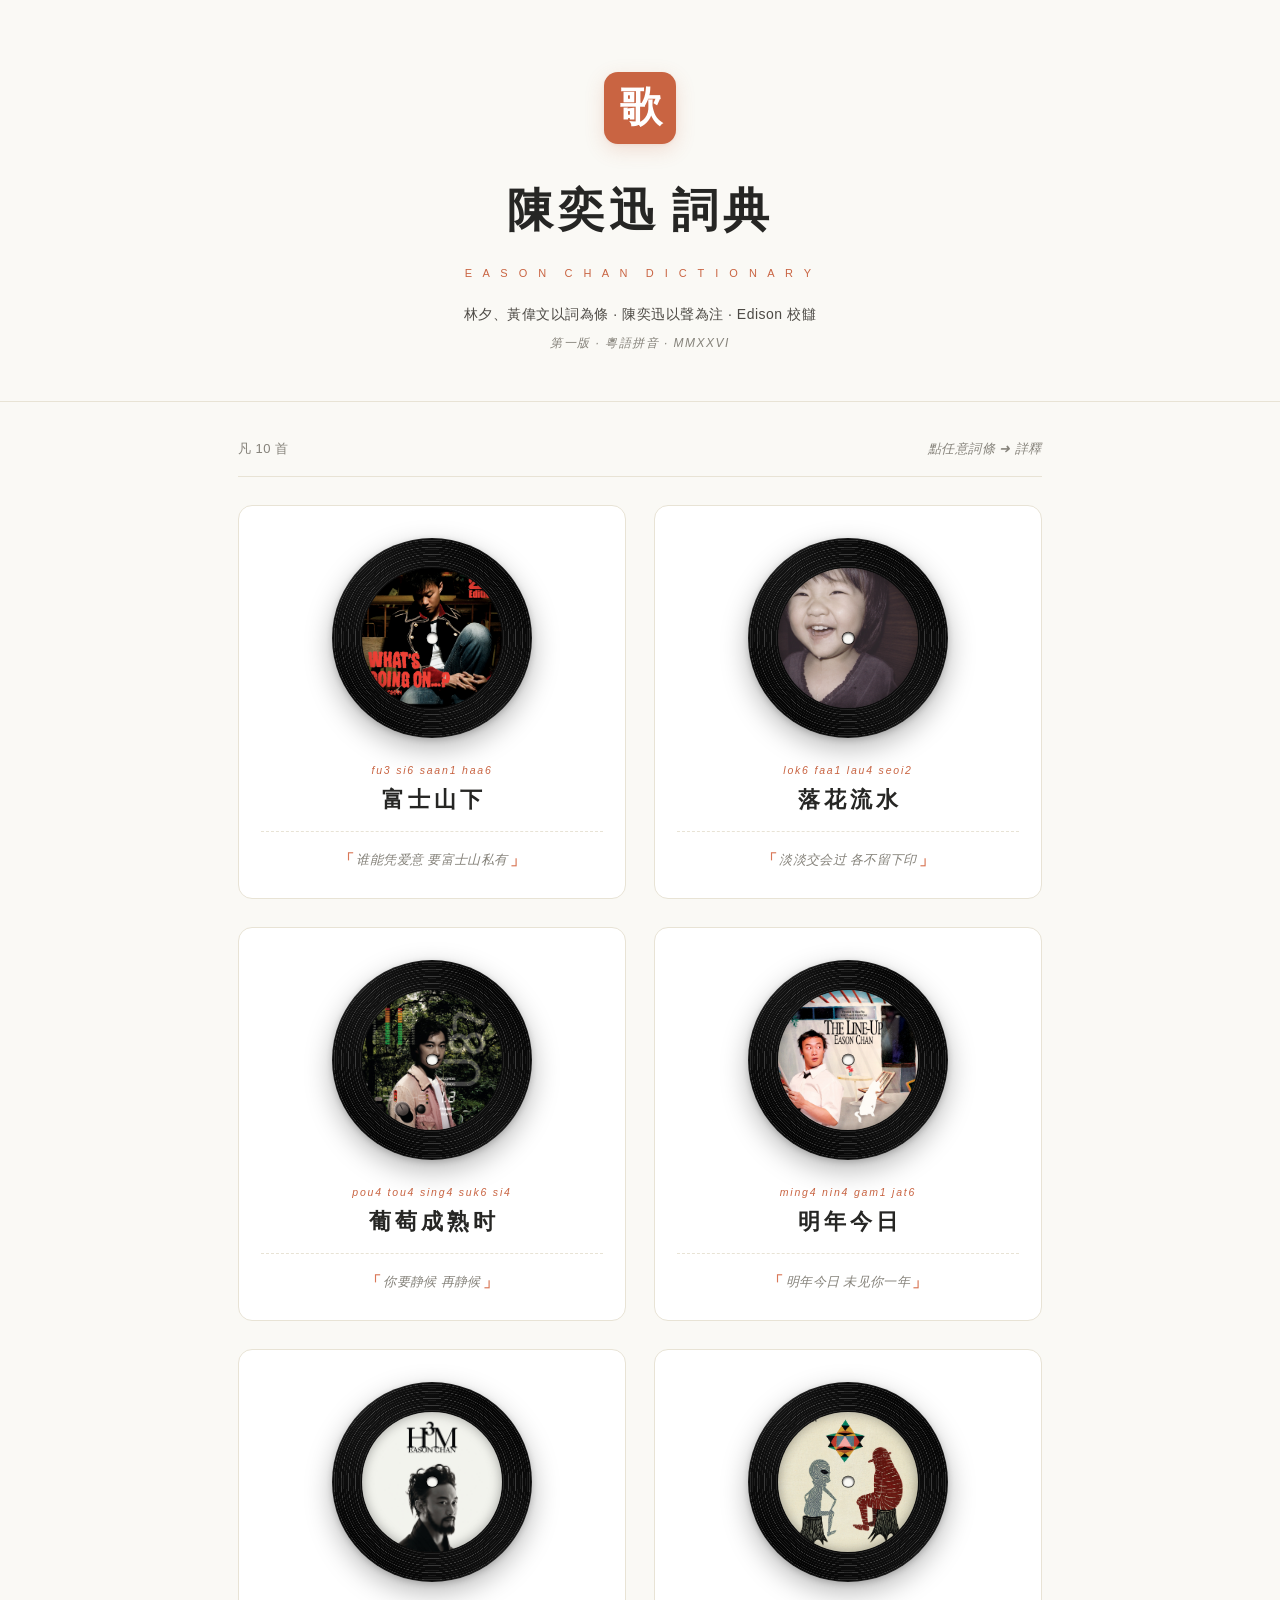
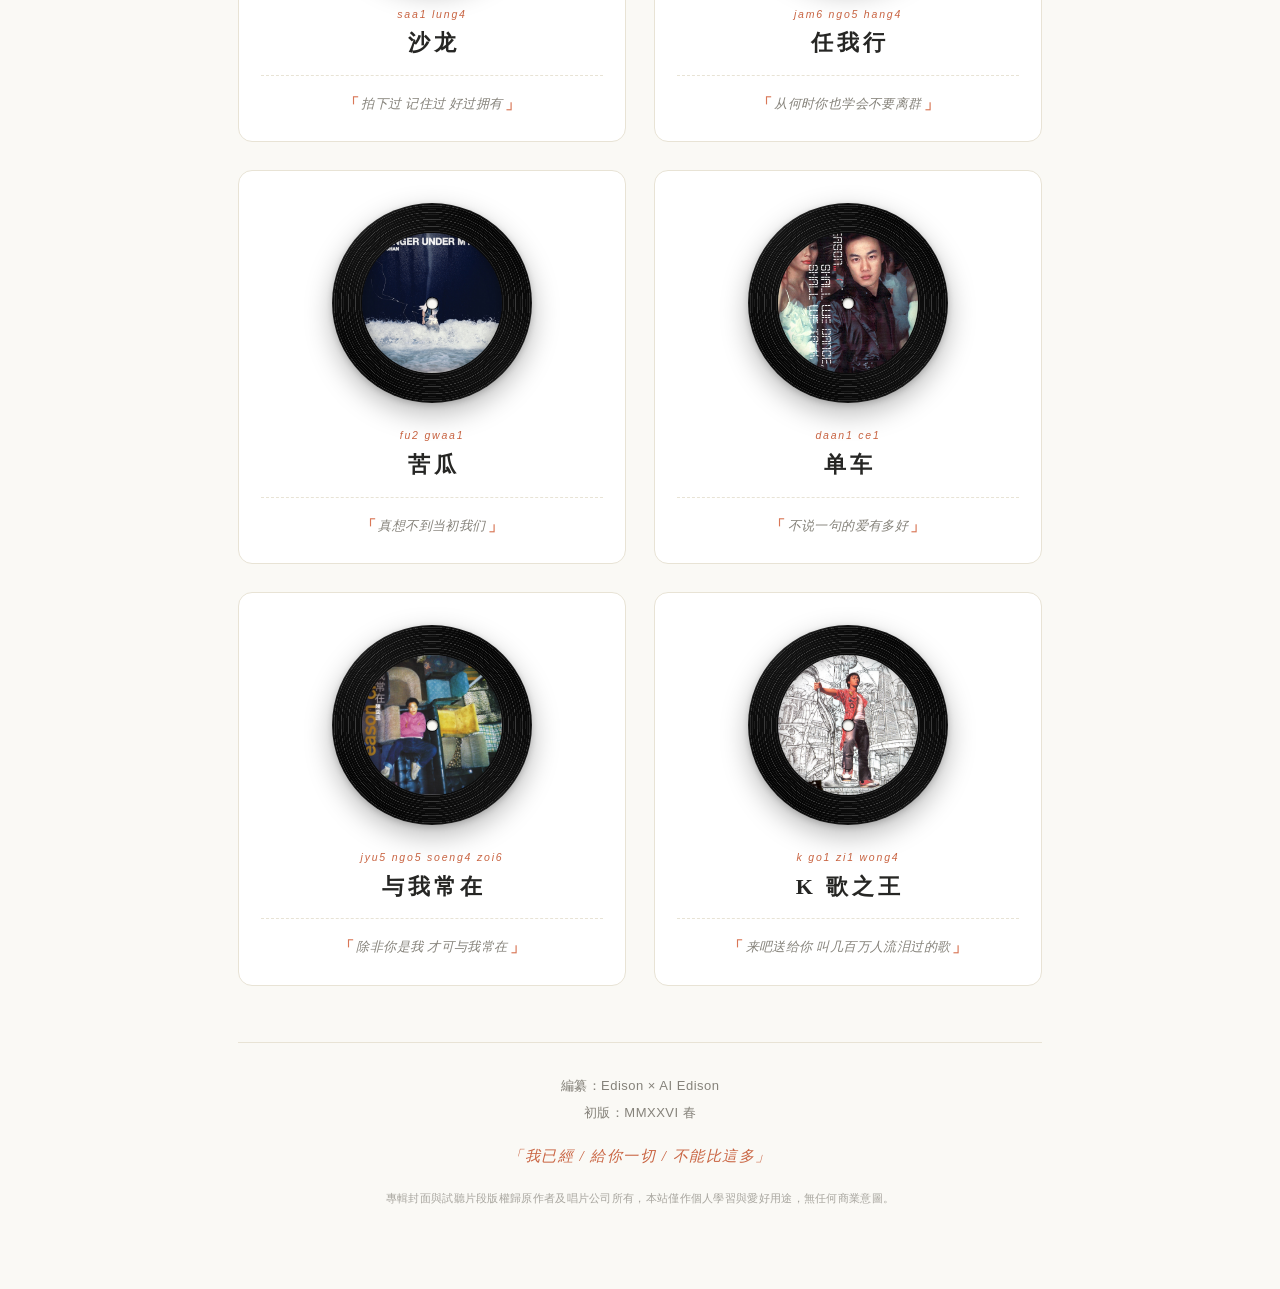
==== index.html @ a85a553a "init: Eason Chan Dictionary v1 10 首陈奕迅金曲，按粤拼训诂： - 黑胶+官方专辑封面+悬停 30 秒副歌试听 - 三层释义：原义/歌词义/人话版 - Claude 暖" ====
<!DOCTYPE html>
<html lang="zh-Hant-HK">
<head>
  <meta charset="UTF-8">
  <meta name="viewport" content="width=device-width, initial-scale=1.0">
  <title>陈奕迅词典 · Eason Dictionary</title>
  <link rel="icon" type="image/svg+xml" href="favicon.svg">
  <link rel="stylesheet" href="style.css?v=20260421i">
</head>
<body>
  <header class="cover">
    <div class="seal">歌</div>
    <h1 class="title">陳<span class="title-sep">奕</span>迅<span class="title-spacer"></span>詞<span class="title-sep">典</span></h1>
    <p class="subtitle">E&nbsp;A&nbsp;S&nbsp;O&nbsp;N&nbsp;&nbsp;C&nbsp;H&nbsp;A&nbsp;N&nbsp;&nbsp;D&nbsp;I&nbsp;C&nbsp;T&nbsp;I&nbsp;O&nbsp;N&nbsp;A&nbsp;R&nbsp;Y</p>
    <p class="byline">林夕、黃偉文以詞為條 · 陳奕迅以聲為注 · Edison 校讎</p>
    <p class="edition">第一版 · 粵語拼音 · MMXXVI</p>
  </header>

  <main class="book">
    <div class="meta-row">
      <span id="word-count"></span>
      <span class="meta-tip">點任意詞條 ➜ 詳釋</span>
    </div>

    <ul id="word-list" class="word-grid"></ul>

    <footer class="colophon">
      <p>編纂：Edison × AI Edison</p>
      <p>初版：MMXXVI 春</p>
      <p class="quote">「我已經 / 給你一切 / 不能比這多」</p>
      <p class="rights">專輯封面與試聽片段版權歸原作者及唱片公司所有，本站僅作個人學習與愛好用途，無任何商業意圖。</p>
    </footer>
  </main>

  <script src="data.js"></script>
  <script src="audio-previews.js"></script>
  <script>
    (function () {
      const listEl = document.getElementById("word-list");
      const countEl = document.getElementById("word-count");

      countEl.textContent = `凡 ${SONGS.length} 首`;

      SONGS.forEach((s) => {
        const lyric = (s.lyrics && s.lyrics[0]) ? s.lyrics[0].line : "";
        const firstSeg = lyric.split(/\s*\/\s*/)[0] || lyric;
        const trimmed = firstSeg.length > 30 ? firstSeg.slice(0, 30) + "…" : firstSeg;
        const cover = `covers/${s.id}.jpg`;
        const li = document.createElement("li");
        li.className = "word-card";
        li.dataset.id = s.id;
        li.innerHTML = `
          <a href="word.html?id=${encodeURIComponent(s.id)}">
            <div class="vinyl-wrap">
              <div class="vinyl" aria-hidden="true">
                <div class="vinyl-label" style="background-image: url('${cover}')"></div>
              </div>
              <div class="vinyl-play-hint" aria-hidden="true">♪</div>
            </div>
            <div class="card-meta-row">
              <div class="card-jyutping">${s.jyutping}</div>
              <div class="card-song">${s.song}</div>
            </div>
            <p class="card-lyric serif"><span class="quote-mark">「</span>${trimmed}<span class="quote-mark">」</span></p>
          </a>
        `;
        listEl.appendChild(li);
      });

      // ===== Hover 试听：30 秒 Apple Music 官方片段 =====
      const audio = new Audio();
      audio.preload = "none";
      const TARGET_VOL = 0.65;
      const FADE_MS = 280;
      let currentId = null;
      let fadeTimer = null;

      function clearFade() { if (fadeTimer) { clearInterval(fadeTimer); fadeTimer = null; } }

      function fadeTo(target, onDone) {
        clearFade();
        const start = audio.volume, dv = target - start, t0 = Date.now();
        fadeTimer = setInterval(() => {
          const p = Math.min(1, (Date.now() - t0) / FADE_MS);
          audio.volume = Math.max(0, Math.min(1, start + dv * p));
          if (p >= 1) { clearFade(); onDone && onDone(); }
        }, 16);
      }

      function play(id) {
        const url = (typeof PREVIEWS !== "undefined") && PREVIEWS[id];
        if (!url) return;
        if (currentId === id && !audio.paused) return;
        currentId = id;
        try {
          if (audio.src !== url) {
            audio.pause();
            audio.src = url;
          }
          audio.currentTime = 0;
          audio.volume = 0;
          const p = audio.play();
          if (p && typeof p.then === "function") {
            p.then(() => fadeTo(TARGET_VOL)).catch(() => {});
          }
        } catch (e) { /* ignore autoplay errors */ }
      }

      function stop(id) {
        if (currentId !== id) return;
        fadeTo(0, () => { audio.pause(); currentId = null; });
      }

      // 用事件委托：mouseover/mouseout 在 word-grid 上
      listEl.addEventListener("mouseover", (e) => {
        const card = e.target.closest(".word-card");
        if (!card) return;
        // 防止从子元素移到子元素时反复触发
        const from = e.relatedTarget;
        if (from && card.contains(from)) return;
        play(card.dataset.id);
      });
      listEl.addEventListener("mouseout", (e) => {
        const card = e.target.closest(".word-card");
        if (!card) return;
        const to = e.relatedTarget;
        if (to && card.contains(to)) return;
        stop(card.dataset.id);
      });

      // 切换标签页时停掉
      document.addEventListener("visibilitychange", () => {
        if (document.hidden && currentId) stop(currentId);
      });
    })();
  </script>
</body>
</html>
---- style.css ----
/* ===== 陈奕迅词典 · Claude 主题 · 米白 / 暖橙 / 石墨 ===== */

:root {
  /* Claude 配色 */
  --bg: #FAF9F5;           /* 主背景：温暖米白 */
  --bg-card: #FFFFFF;      /* 卡片：纯白 */
  --bg-soft: #F2EFE6;      /* 次背景：浅米 */
  --bg-codeblock: #F5F2EA; /* 引用块：更柔的米 */

  --ink: #262624;          /* 主文字：深石墨 */
  --ink-soft: #4D4A45;     /* 次文字 */
  --ink-mute: #85827A;     /* 弱文字：温暖灰 */
  --ink-faint: #B8B3A7;    /* 最浅 */

  --accent: #C96442;       /* Claude 橙 */
  --accent-soft: #D97757;  /* 次橙 */
  --accent-deep: #A04E32;  /* 深橙 */
  --accent-tint: #FBE8DC;  /* 橙的淡背景 */

  --rule: #E8E3D5;         /* 分割线：浅米色 */
  --rule-soft: #F0EBDD;    /* 更浅分割 */
}

* { box-sizing: border-box; }

html, body {
  margin: 0;
  padding: 0;
  background: var(--bg);
  color: var(--ink);
  font-family: 'Inter', -apple-system, 'PingFang SC', 'PingFang HK',
               'Hiragino Sans GB', 'Microsoft YaHei', sans-serif;
  line-height: 1.7;
  -webkit-font-smoothing: antialiased;
  -moz-osx-font-smoothing: grayscale;
  min-height: 100vh;
  font-feature-settings: "ss01", "cv01";
}

/* serif 字族（标题、歌词、释义里） */
.serif, .entry-song, .ly-line, .card-lyric, .cover .title,
.def-gloss, .colophon .quote {
  font-family: 'Source Serif 4', 'Source Serif Pro', 'Iowan Old Style',
               'Noto Serif SC', 'Songti SC', 'STSong', serif;
}

/* ============ 封面 ============ */
.cover {
  text-align: center;
  padding: 72px 20px 48px;
  border-bottom: 1px solid var(--rule);
  background: var(--bg);
}

.seal {
  display: inline-flex;
  align-items: center;
  justify-content: center;
  width: 72px;
  height: 72px;
  background: var(--accent);
  color: #FFFFFF;
  font-size: 42px;
  font-weight: 700;
  border-radius: 14px;
  letter-spacing: -2px;
  margin-bottom: 22px;
  font-family: 'Source Serif 4', 'STKaiti', 'KaiTi', serif;
  box-shadow: 0 6px 20px rgba(201, 100, 66, 0.18),
              0 1px 3px rgba(201, 100, 66, 0.10);
}

.cover .title {
  font-size: 46px;
  letter-spacing: 1px;
  margin: 6px 0 14px;
  font-weight: 600;
  color: var(--ink);
}

.title-sep { color: var(--ink); margin: 0 4px; }
.title-spacer { display: inline-block; width: 16px; }

.cover .subtitle {
  font-size: 11px;
  color: var(--accent);
  letter-spacing: 4px;
  margin: 0 0 20px;
  font-weight: 500;
  text-transform: uppercase;
}

.cover .byline {
  font-size: 14px;
  color: var(--ink-soft);
  margin: 0 0 6px;
  letter-spacing: 0.5px;
}

.cover .edition {
  font-size: 12px;
  color: var(--ink-mute);
  margin: 0;
  letter-spacing: 1.5px;
  font-style: italic;
}

/* ============ 主体 ============ */
.book {
  max-width: 860px;
  margin: 0 auto;
  padding: 36px 28px 80px;
}

.meta-row {
  display: flex;
  gap: 14px;
  align-items: center;
  font-size: 13px;
  color: var(--ink-mute);
  margin-bottom: 28px;
  padding-bottom: 16px;
  border-bottom: 1px solid var(--rule);
  letter-spacing: 0.5px;
}

.meta-row .divider { opacity: 0.4; }
.meta-row .meta-tip { margin-left: auto; font-style: italic; }

/* ============ 词性分组 ============ */
.type-section { margin-bottom: 44px; }

.type-header {
  display: flex;
  align-items: baseline;
  gap: 14px;
  margin: 0 0 20px;
  padding-bottom: 10px;
  border-bottom: 1px solid var(--rule);
  font-weight: 500;
}

.type-tag {
  display: inline-block;
  background: var(--accent-tint);
  color: var(--accent-deep);
  font-size: 12px;
  padding: 3px 11px;
  border-radius: 6px;
  letter-spacing: 1px;
  font-weight: 600;
}

.type-name {
  font-size: 20px;
  color: var(--ink);
  letter-spacing: 2px;
  font-weight: 500;
}

.type-count {
  font-size: 12px;
  color: var(--ink-mute);
  margin-left: auto;
}

/* ============ 卡片（首页 · 黑胶版） ============ */
.word-grid {
  list-style: none;
  margin: 0;
  padding: 0;
  display: grid;
  grid-template-columns: repeat(auto-fill, minmax(260px, 1fr));
  gap: 28px;
}

.word-card a {
  display: flex;
  flex-direction: column;
  align-items: center;
  padding: 32px 22px 24px;
  background: var(--bg-card);
  border: 1px solid var(--rule);
  border-radius: 14px;
  color: inherit;
  text-decoration: none;
  transition: border-color 0.3s ease,
              transform 0.3s ease,
              box-shadow 0.3s ease;
  position: relative;
  overflow: hidden;
}

.word-card a:hover {
  border-color: var(--accent-soft);
  transform: translateY(-4px);
  box-shadow: 0 16px 32px rgba(38, 38, 36, 0.10),
              0 4px 12px rgba(38, 38, 36, 0.05);
}

/* ---- 黑胶包裹层（不旋转，承载音符提示） ---- */
.vinyl-wrap {
  position: relative;
  width: 200px;
  height: 200px;
  flex-shrink: 0;
}

/* ---- 黑胶碟身（旋转的部分） ---- */
.vinyl {
  width: 100%;
  height: 100%;
  border-radius: 50%;
  position: relative;
  background:
    /* 中心高光：让中央有点立体 */
    radial-gradient(circle at 38% 38%,
      rgba(255, 255, 255, 0.06) 0%,
      transparent 28%),
    /* 唱片主体径向渐变 */
    radial-gradient(circle at center,
      #1a1a1a 0%,
      #0d0d0d 40%,
      #050505 80%,
      #000000 100%);
  box-shadow:
    0 10px 28px rgba(0, 0, 0, 0.28),
    0 2px 6px rgba(0, 0, 0, 0.18),
    inset 0 0 0 1px rgba(255, 255, 255, 0.06),
    inset 0 0 30px rgba(0, 0, 0, 0.5);
  transition: transform 0.6s ease;
}

/* 同心圆纹路：双层叠加（密细线 + 疏粗线），模拟真实唱片刻槽 */
.vinyl::before {
  content: "";
  position: absolute;
  inset: 0;
  border-radius: 50%;
  background:
    /* 细密刻槽（每 2.4px 一道） */
    repeating-radial-gradient(
      circle at center,
      transparent 0,
      transparent 1.8px,
      rgba(255, 255, 255, 0.07) 1.8px,
      rgba(255, 255, 255, 0.07) 2.4px
    ),
    /* 较粗的"分段线"，每 7px 一道 */
    repeating-radial-gradient(
      circle at center,
      transparent 0,
      transparent 6.5px,
      rgba(255, 255, 255, 0.13) 6.5px,
      rgba(255, 255, 255, 0.13) 7px
    );
  pointer-events: none;
}

/* 斜向反光高光 + 整体光晕 */
.vinyl::after {
  content: "";
  position: absolute;
  inset: 0;
  border-radius: 50%;
  background:
    linear-gradient(
      135deg,
      rgba(255, 255, 255, 0.12) 0%,
      rgba(255, 255, 255, 0.03) 22%,
      transparent 40%,
      transparent 60%,
      rgba(255, 255, 255, 0.025) 78%,
      rgba(255, 255, 255, 0.08) 100%
    );
  pointer-events: none;
}

/* hover 时唱片缓慢旋转（7s 一圈，更"在播" 但能看清封面） */
.word-card a:hover .vinyl {
  animation: spin-vinyl 7s linear infinite;
}

/* 右上角音符提示：hover 时浮现（在 vinyl-wrap 内，不受 vinyl 旋转影响） */
.vinyl-play-hint {
  position: absolute;
  top: 4px;
  right: 4px;
  width: 30px;
  height: 30px;
  border-radius: 50%;
  background: var(--accent);
  color: #fff;
  font-size: 16px;
  display: flex;
  align-items: center;
  justify-content: center;
  font-family: -apple-system, "Helvetica Neue", sans-serif;
  box-shadow: 0 4px 12px rgba(201, 100, 66, 0.4);
  opacity: 0;
  transform: scale(0.5) translateY(4px);
  transition: opacity 0.3s ease,
              transform 0.4s cubic-bezier(0.34, 1.56, 0.64, 1);
  pointer-events: none;
  z-index: 4;
}

.word-card a:hover .vinyl-play-hint {
  opacity: 1;
  transform: scale(1) translateY(0);
}

/* 音符的呼吸动画（hover 时） */
.word-card a:hover .vinyl-play-hint {
  animation: pulse-note 1.5s ease-in-out 0.4s infinite;
}

@keyframes pulse-note {
  0%, 100% { box-shadow: 0 4px 12px rgba(201, 100, 66, 0.4); }
  50% { box-shadow: 0 4px 18px rgba(201, 100, 66, 0.7); }
}

@keyframes spin-vinyl {
  from { transform: rotate(0deg); }
  to { transform: rotate(360deg); }
}

/* ---- 中心 label：专辑封面 ---- */
.vinyl-label {
  position: absolute;
  top: 50%;
  left: 50%;
  width: 70%;
  height: 70%;
  transform: translate(-50%, -50%);
  border-radius: 50%;
  background-color: #1a1a1a;
  background-size: cover;
  background-position: center;
  background-repeat: no-repeat;
  /* 三层 shadow：外接缝线、内压暗（picture disc 的物理感） */
  box-shadow:
    0 0 0 1px rgba(0, 0, 0, 0.55),
    0 0 0 2px rgba(255, 255, 255, 0.04),
    inset 0 0 12px rgba(0, 0, 0, 0.35);
  z-index: 1;
}

/* 中心轴孔（盖在封面上）—— 用 inset shadow 模拟"穿过去的洞" */
.vinyl-label::after {
  content: "";
  position: absolute;
  top: 50%;
  left: 50%;
  width: 7.5%;
  height: 7.5%;
  transform: translate(-50%, -50%);
  background: var(--bg);
  border-radius: 50%;
  box-shadow:
    0 0 0 1px rgba(0, 0, 0, 0.7),
    inset 0 1px 2px rgba(0, 0, 0, 0.65),
    inset 0 -0.5px 1px rgba(255, 255, 255, 0.3);
  z-index: 2;
}

/* ---- 黑胶下方：拼音 + 歌名 ---- */
.card-meta-row {
  text-align: center;
  margin-top: 24px;
  width: 100%;
}

.card-jyutping {
  font-size: 10.5px;
  color: var(--accent);
  letter-spacing: 1.8px;
  font-style: italic;
  margin-bottom: 7px;
  font-weight: 500;
  font-family: 'Inter', -apple-system, sans-serif;
  text-transform: lowercase;
}

.card-song {
  font-size: 22px;
  font-weight: 600;
  letter-spacing: 4px;
  color: var(--ink);
  font-family: 'Source Serif 4', 'Source Serif Pro',
               'Songti SC', 'STSong', serif;
  line-height: 1.2;
  /* 抵消 letter-spacing 让视觉居中 */
  padding-left: 4px;
}

/* ---- 金句（最底） ---- */
.card-lyric {
  font-size: 13px;
  color: var(--ink-mute);
  line-height: 1.7;
  margin: 18px 0 0;
  padding-top: 16px;
  border-top: 1px dashed var(--rule);
  letter-spacing: 0.4px;
  text-align: center;
  width: 100%;
  font-style: italic;
}

.card-lyric .quote-mark {
  color: var(--accent-soft);
  font-weight: 600;
  margin: 0 2px;
  font-style: normal;
  font-size: 15px;
  vertical-align: -1px;
}

/* ============ 详情页 ============ */
.page-header {
  display: flex;
  justify-content: space-between;
  align-items: center;
  padding: 18px 28px;
  background: var(--bg);
  border-bottom: 1px solid var(--rule);
  font-size: 14px;
}

.back-link {
  color: var(--ink-soft);
  text-decoration: none;
  letter-spacing: 0.5px;
  transition: color 0.15s;
}

.back-link:hover { color: var(--accent); }

.page-brand {
  color: var(--ink-mute);
  letter-spacing: 2px;
  display: inline-flex;
  align-items: center;
  gap: 8px;
  font-weight: 500;
}

.seal-mini {
  display: inline-flex;
  align-items: center;
  justify-content: center;
  width: 24px;
  height: 24px;
  background: var(--accent);
  color: #FFFFFF;
  font-size: 14px;
  border-radius: 6px;
  font-family: 'Source Serif 4', 'STKaiti', serif;
  font-weight: 700;
}

.entry { padding-top: 16px; }

.entry-head {
  border-bottom: 1px solid var(--rule);
  padding-bottom: 22px;
  margin-bottom: 32px;
}

.entry-jyutping {
  font-size: 18px;
  color: var(--accent);
  letter-spacing: 2px;
  font-style: italic;
  margin-bottom: 10px;
  font-weight: 500;
}

.entry-song {
  font-size: 56px;
  margin: 0 0 18px;
  letter-spacing: 4px;
  font-weight: 600;
  color: var(--ink);
  line-height: 1.15;
}

.entry-meta {
  display: flex;
  align-items: center;
  gap: 12px;
}

.audio-btn {
  background: var(--bg-card);
  border: 1px solid var(--rule);
  border-radius: 50%;
  width: 34px;
  height: 34px;
  cursor: pointer;
  font-size: 14px;
  display: inline-flex;
  align-items: center;
  justify-content: center;
  transition: all 0.15s;
  color: var(--ink-soft);
}

.audio-btn:hover {
  background: var(--accent-tint);
  color: var(--accent-deep);
  border-color: var(--accent-soft);
}

.audio-btn.audio-empty {
  opacity: 0.4;
  cursor: help;
}

.category-tag {
  display: inline-block;
  background: color-mix(in oklab, var(--cat) 10%, transparent);
  color: var(--cat);
  border: 1px solid color-mix(in oklab, var(--cat) 30%, transparent);
  padding: 3px 11px;
  font-size: 12px;
  border-radius: 5px;
  letter-spacing: 1.5px;
  font-weight: 500;
}

/* ============ 释义 ============ */
.entry-section { margin-bottom: 36px; }

.section-label {
  font-size: 12px;
  color: var(--accent);
  letter-spacing: 4px;
  margin: 0 0 16px;
  padding-bottom: 8px;
  border-bottom: 1px solid var(--rule);
  font-weight: 600;
  text-transform: uppercase;
}

.def {
  display: flex;
  gap: 16px;
  margin-bottom: 16px;
  padding: 4px 0;
}

.def-layer {
  flex-shrink: 0;
  color: var(--accent);
  font-size: 13px;
  font-weight: 600;
  letter-spacing: 1px;
  min-width: 60px;
  padding-top: 4px;
  text-align: right;
  border-right: 1px solid var(--rule);
  padding-right: 14px;
}

.def-body { flex: 1; }

.def-gloss {
  margin: 0;
  font-size: 16px;
  line-height: 1.8;
  color: var(--ink);
}

.def-muggle-block .def-layer {
  color: var(--accent-deep);
}

.def-muggle-block .def-body {
  background: var(--accent-tint);
  padding: 10px 16px;
  border-left: 3px solid var(--accent);
  border-radius: 0 8px 8px 0;
}

.def-muggle-block .def-gloss {
  color: var(--ink);
  font-style: italic;
  font-weight: 500;
}

/* ============ 金句 ============ */
.lyric {
  padding: 18px 22px;
  background: var(--bg-codeblock);
  border-left: 3px solid var(--accent);
  margin-bottom: 14px;
  border-radius: 0 8px 8px 0;
}

.ly-line {
  margin: 0 0 12px;
  font-size: 19px;
  color: var(--ink);
  line-height: 1.85;
  letter-spacing: 0.5px;
  font-weight: 500;
}

.ly-why {
  margin: 0;
  font-size: 13px;
  color: var(--ink-soft);
  line-height: 1.7;
  font-family: 'Inter', -apple-system, 'PingFang SC', sans-serif;
}

.why-label {
  display: inline-block;
  color: var(--accent);
  font-weight: 600;
  margin-right: 8px;
  font-size: 11px;
  letter-spacing: 1.5px;
  text-transform: uppercase;
}

/* ============ 出处 ============ */
.credits {
  display: flex;
  flex-wrap: wrap;
  gap: 14px 28px;
  font-size: 14px;
  color: var(--ink-soft);
  padding: 16px 18px;
  background: var(--bg-soft);
  border: 1px solid var(--rule);
  border-radius: 8px;
}

.credits span {
  display: inline-flex;
  align-items: baseline;
  gap: 8px;
}

.credits em {
  display: inline-block;
  background: var(--accent-tint);
  color: var(--accent-deep);
  font-size: 11px;
  padding: 2px 7px;
  border-radius: 4px;
  font-style: normal;
  font-weight: 600;
  letter-spacing: 0.5px;
}

/* ============ 注 / 上下首 ============ */
.entry-note {
  font-size: 13px;
  color: var(--ink-soft);
  font-style: italic;
  margin: 0;
  line-height: 1.8;
  padding: 12px 16px;
  background: var(--bg-soft);
  border-radius: 6px;
}

.entry-nav {
  display: flex;
  justify-content: space-between;
  margin-top: 48px;
  padding-top: 24px;
  border-top: 1px solid var(--rule);
  font-size: 14px;
}

.entry-nav a {
  color: var(--ink-soft);
  text-decoration: none;
  padding: 8px 16px;
  border: 1px solid var(--rule);
  border-radius: 8px;
  transition: all 0.15s;
  letter-spacing: 0.5px;
  background: var(--bg-card);
}

.entry-nav a:hover {
  color: var(--accent-deep);
  border-color: var(--accent-soft);
  background: var(--accent-tint);
}

/* ============ 版权 ============ */
.colophon {
  margin-top: 56px;
  padding-top: 28px;
  border-top: 1px solid var(--rule);
  text-align: center;
  font-size: 13px;
  color: var(--ink-mute);
  line-height: 1.95;
  letter-spacing: 0.5px;
}

.colophon p { margin: 2px 0; }

.colophon .quote {
  margin-top: 16px !important;
  font-style: italic;
  color: var(--accent);
  font-size: 15px;
  letter-spacing: 1.5px;
}

.colophon .rights {
  margin-top: 18px !important;
  font-size: 11px;
  color: var(--ink-mute);
  opacity: 0.7;
  letter-spacing: 0.3px;
  line-height: 1.7;
  max-width: 520px;
  margin-left: auto !important;
  margin-right: auto !important;
}

.empty {
  text-align: center;
  padding: 80px 20px;
  color: var(--ink-mute);
}

.empty a { color: var(--accent); text-decoration: none; }

/* ============ 移动端 ============ */
@media (max-width: 600px) {
  .cover { padding: 50px 16px 36px; }
  .seal { width: 60px; height: 60px; font-size: 34px; }
  .cover .title { font-size: 32px; letter-spacing: 1px; }
  .cover .subtitle { letter-spacing: 3px; font-size: 10px; }
  .book { padding: 24px 16px 60px; }
  .word-grid { grid-template-columns: 1fr; gap: 22px; }
  .vinyl { width: 180px; height: 180px; }
  .label-song { font-size: 14px; letter-spacing: 1.5px; }
  .entry-song { font-size: 40px; letter-spacing: 3px; }
  .page-header { padding: 14px 16px; }
  .def { flex-direction: column; gap: 4px; }
  .def-layer { text-align: left; border-right: none; border-bottom: 1px solid var(--rule); padding-right: 0; padding-bottom: 4px; min-width: auto; }
  .credits { flex-direction: column; gap: 8px; }
}
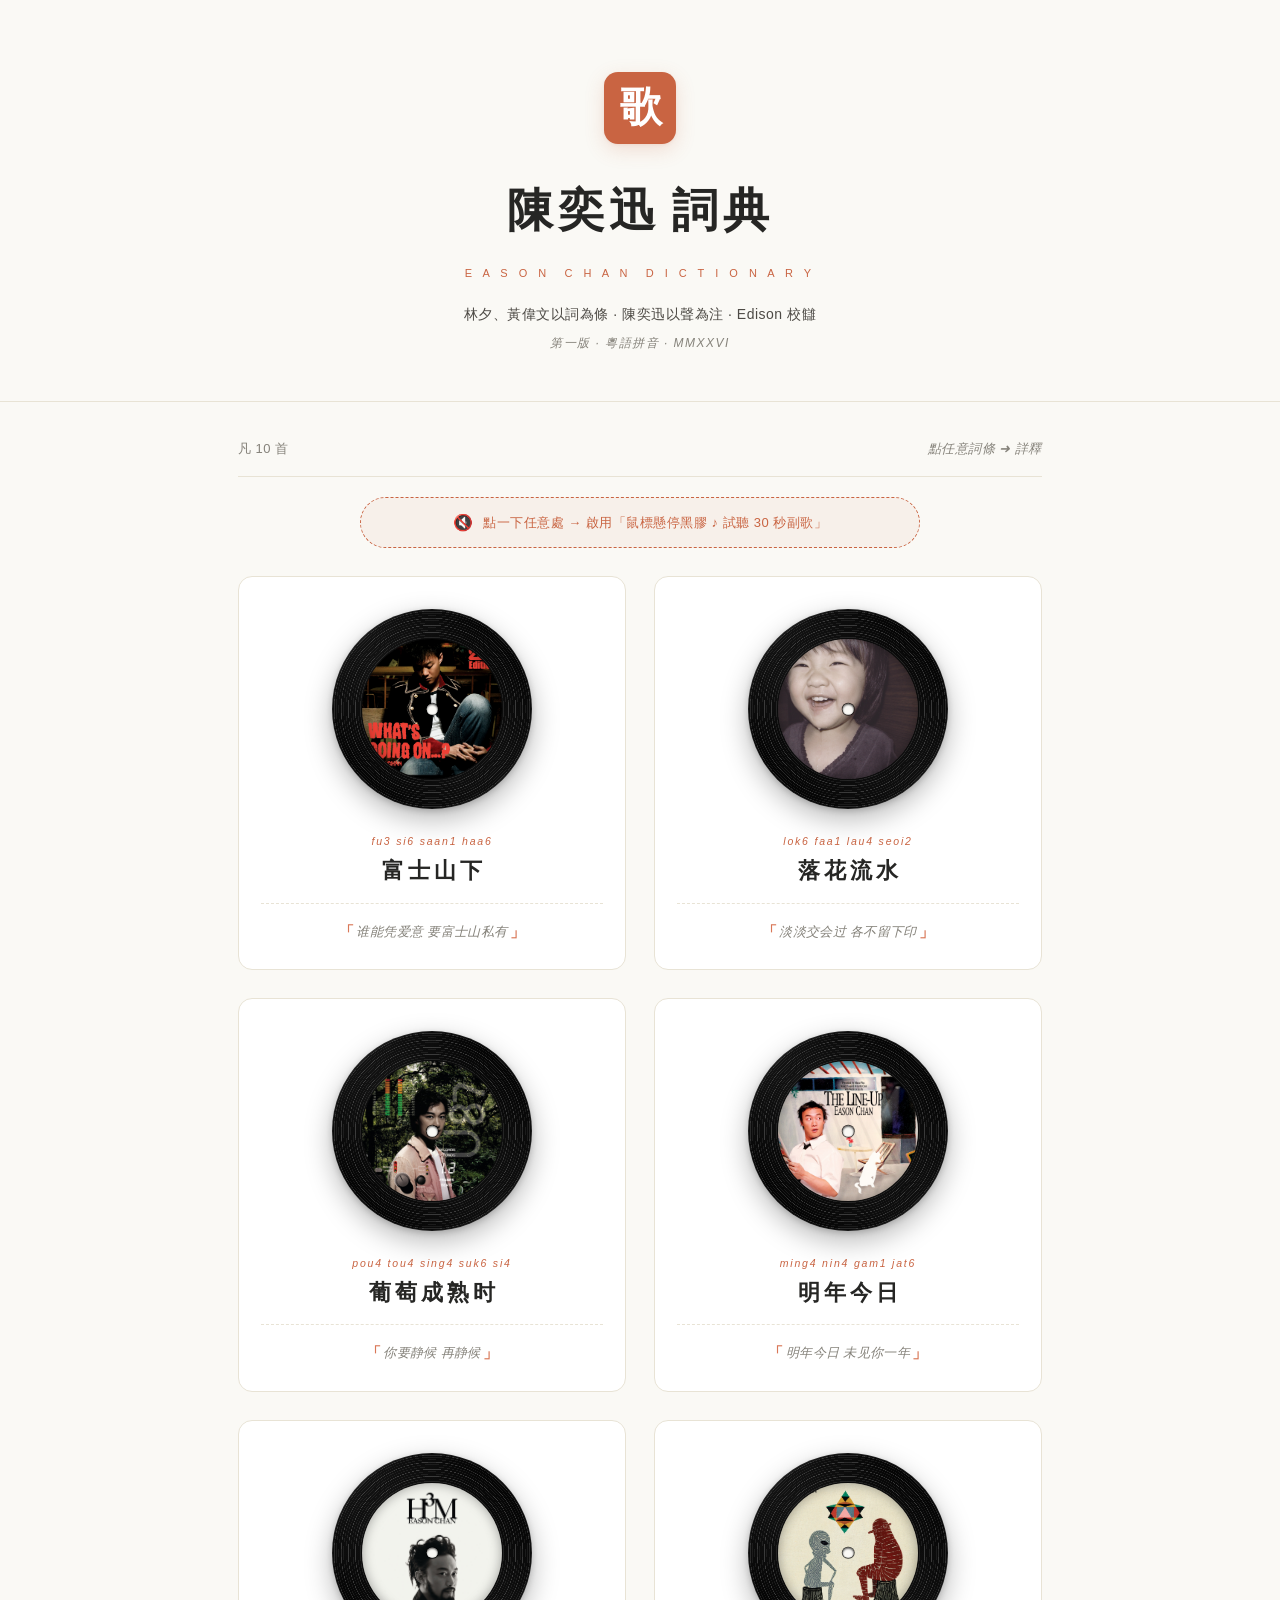
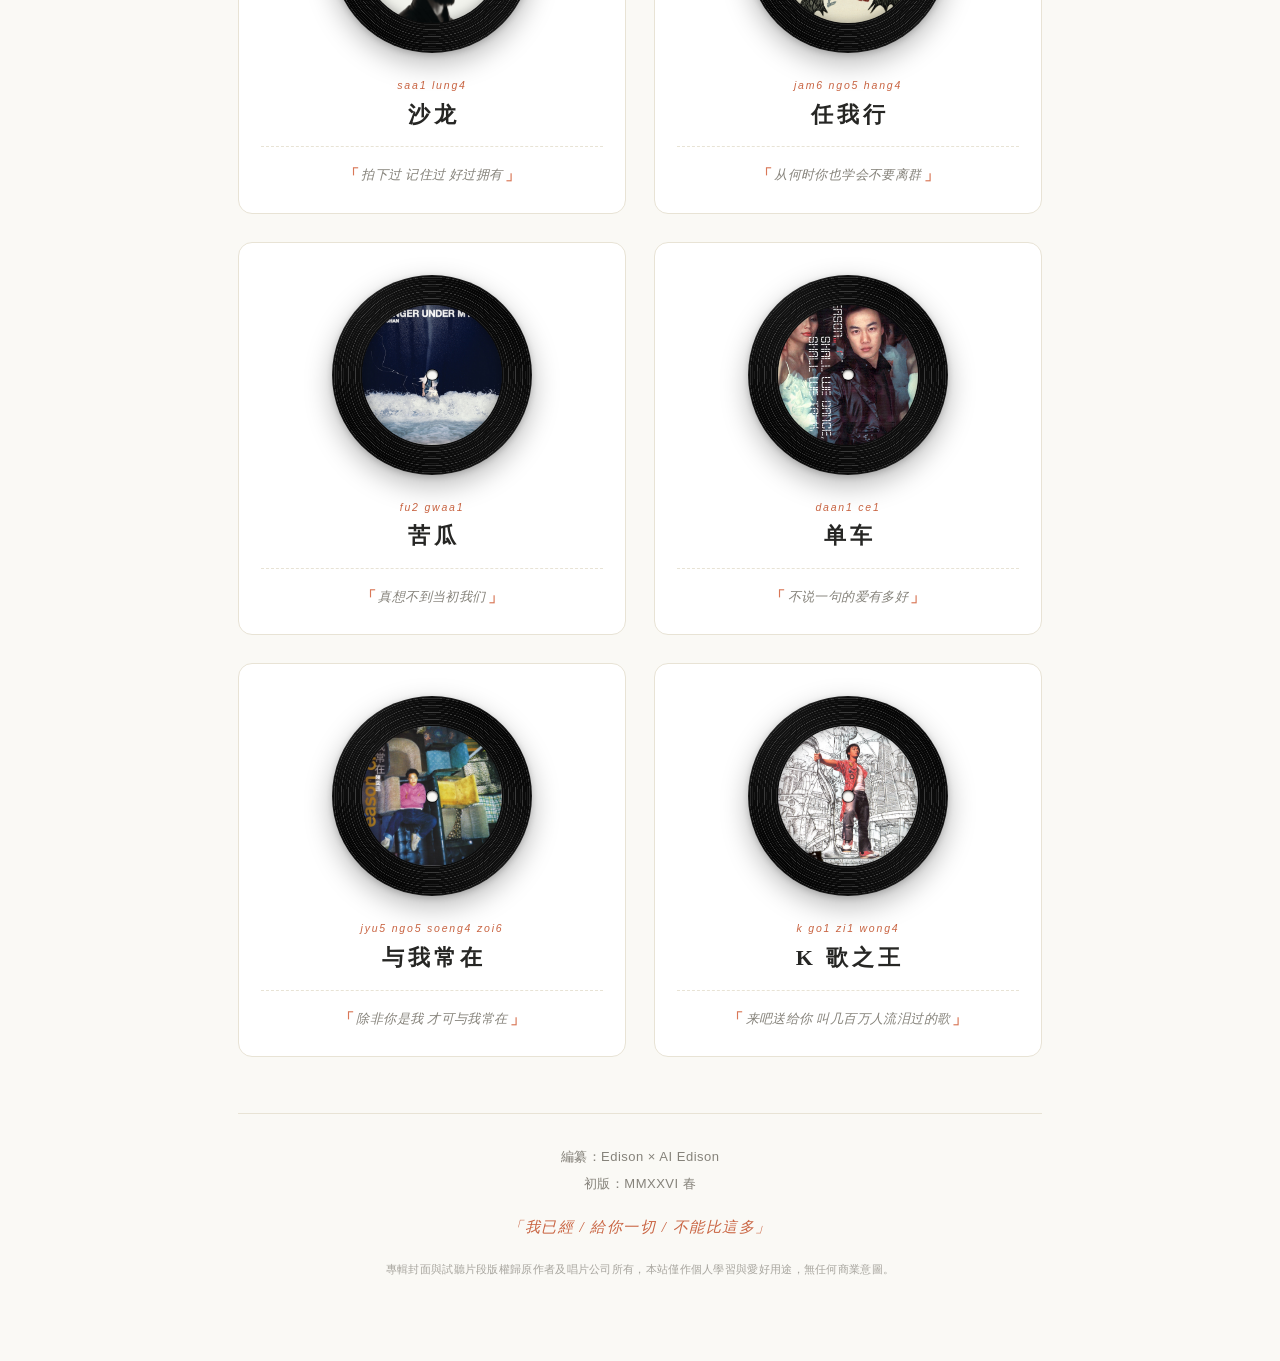
==== commit b9c243f4: "fix: 加首次手势解锁提示，绕过浏览器 autoplay 策略 问题：朋友打开线上链接 hover 黑膠没声音 原因：Chrome/Safari 要求音频播放前页面有过用户手势（hover 不算） " ====
--- a/index.html
+++ b/index.html
@@ -5,7 +5,7 @@
   <meta name="viewport" content="width=device-width, initial-scale=1.0">
   <title>陈奕迅词典 · Eason Dictionary</title>
   <link rel="icon" type="image/svg+xml" href="favicon.svg">
-  <link rel="stylesheet" href="style.css?v=20260421i">
+  <link rel="stylesheet" href="style.css?v=20260421j">
 </head>
 <body>
   <header class="cover">
@@ -20,6 +20,11 @@
     <div class="meta-row">
       <span id="word-count"></span>
       <span class="meta-tip">點任意詞條 ➜ 詳釋</span>
+    </div>
+
+    <div id="audio-unlock" class="audio-unlock" role="button" tabindex="0">
+      <span class="audio-unlock-icon">🔇</span>
+      <span class="audio-unlock-text">點一下任意處 → 啟用「鼠標懸停黑膠 ♪ 試聽 30 秒副歌」</span>
     </div>
 
     <ul id="word-list" class="word-grid"></ul>
@@ -74,6 +79,41 @@
       const FADE_MS = 280;
       let currentId = null;
       let fadeTimer = null;
+      let audioUnlocked = false;
+
+      const unlockEl = document.getElementById("audio-unlock");
+      const unlockTextEl = unlockEl.querySelector(".audio-unlock-text");
+      const unlockIconEl = unlockEl.querySelector(".audio-unlock-icon");
+
+      function showUnlocked() {
+        if (!unlockEl) return;
+        unlockEl.classList.add("unlocked");
+        unlockIconEl.textContent = "🎵";
+        unlockTextEl.textContent = "已啟用 · 鼠標懸停黑膠即可試聽";
+        setTimeout(() => unlockEl.classList.add("fading"), 1800);
+        setTimeout(() => { unlockEl.style.display = "none"; }, 2600);
+      }
+
+      function unlockAudio() {
+        if (audioUnlocked) return;
+        audioUnlocked = true;
+        // 用一段静默触发解锁，确保后续 hover 触发的 play() 能在 sticky activation 内通过
+        try {
+          audio.muted = true;
+          audio.src = "[data-uri]";
+          const p = audio.play();
+          if (p && typeof p.then === "function") {
+            p.then(() => { audio.pause(); audio.muted = false; audio.src = ""; })
+             .catch(() => { audio.muted = false; });
+          }
+        } catch (e) { audio.muted = false; }
+        showUnlocked();
+      }
+
+      // 用户首次任何手势（点击 / 键盘 / 触摸）都解锁
+      ["click", "keydown", "touchstart"].forEach((ev) => {
+        document.addEventListener(ev, unlockAudio, { once: true, capture: true });
+      });
 
       function clearFade() { if (fadeTimer) { clearInterval(fadeTimer); fadeTimer = null; } }
 
@@ -99,11 +139,19 @@
           }
           audio.currentTime = 0;
           audio.volume = 0;
+          audio.muted = false;
           const p = audio.play();
           if (p && typeof p.then === "function") {
-            p.then(() => fadeTo(TARGET_VOL)).catch(() => {});
+            p.then(() => fadeTo(TARGET_VOL)).catch((err) => {
+              // autoplay 被拒：高亮提示用户先点页面
+              if (err && (err.name === "NotAllowedError" || err.name === "AbortError")) {
+                if (unlockEl && !audioUnlocked) {
+                  unlockEl.classList.add("attention");
+                }
+              }
+            });
           }
-        } catch (e) { /* ignore autoplay errors */ }
+        } catch (e) { /* ignore */ }
       }
 
       function stop(id) {
--- a/style.css
+++ b/style.css
@@ -126,6 +126,58 @@
 
 .meta-row .divider { opacity: 0.4; }
 .meta-row .meta-tip { margin-left: auto; font-style: italic; }
+
+/* ============ 試聽解鎖提示 ============ */
+.audio-unlock {
+  display: flex;
+  align-items: center;
+  justify-content: center;
+  gap: 10px;
+  margin: -8px auto 28px;
+  padding: 11px 20px;
+  max-width: 560px;
+  border: 1px dashed var(--accent);
+  border-radius: 999px;
+  background: rgba(201, 100, 66, 0.06);
+  color: var(--accent);
+  font-size: 13px;
+  letter-spacing: 0.5px;
+  cursor: pointer;
+  user-select: none;
+  transition: opacity 0.7s ease, transform 0.7s ease, background 0.3s ease, box-shadow 0.3s ease;
+}
+.audio-unlock:hover { background: rgba(201, 100, 66, 0.12); }
+
+.audio-unlock-icon {
+  font-size: 16px;
+  display: inline-flex;
+  align-items: center;
+}
+
+.audio-unlock.attention {
+  animation: unlock-pulse 1.4s ease-in-out infinite;
+  background: rgba(201, 100, 66, 0.15);
+}
+
+@keyframes unlock-pulse {
+  0%, 100% { box-shadow: 0 0 0 0 rgba(201, 100, 66, 0.45); }
+  50%      { box-shadow: 0 0 0 10px rgba(201, 100, 66, 0); }
+}
+
+.audio-unlock.unlocked {
+  border-style: solid;
+  background: rgba(34, 139, 87, 0.08);
+  border-color: #4a9b6f;
+  color: #2f7a52;
+  animation: none;
+  box-shadow: none;
+}
+
+.audio-unlock.fading {
+  opacity: 0;
+  transform: translateY(-6px);
+  pointer-events: none;
+}
 
 /* ============ 词性分组 ============ */
 .type-section { margin-bottom: 44px; }
